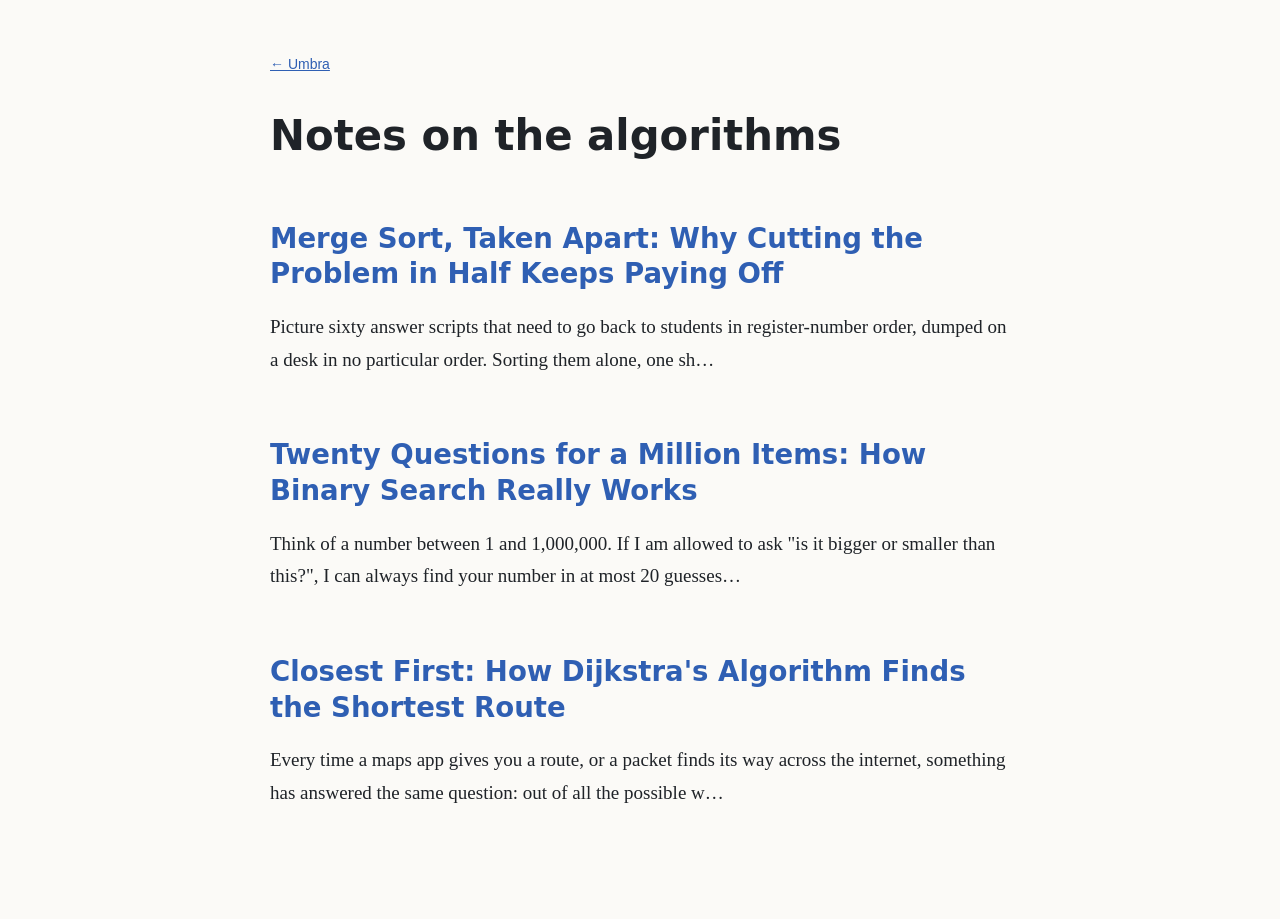
==== blog/index.html @ 770750da "Add blog posts on merge sort, binary search and Dijkstra" ====
<!DOCTYPE html>
<html lang="en"><head><meta charset="utf-8"><meta name="viewport" content="width=device-width,initial-scale=1">
<title>Umbra — Notes</title><link rel="icon" href="/favicon.svg"><style>body{margin:0;background:#fbfaf7;color:#1f2328;font:19px/1.72 Georgia,serif}article{max-width:740px;margin:0 auto;padding:56px 20px 90px}
h1{font:700 2.2em/1.15 "Segoe UI",system-ui,sans-serif;margin:0 0 .6em}h2{font:700 1.45em/1.3 "Segoe UI",system-ui,sans-serif;margin:2.2em 0 .6em}
h3{font:600 1.12em "Segoe UI",system-ui,sans-serif;margin:1.6em 0 .4em}figure{margin:1.8em 0;text-align:center}img{max-width:100%}
figcaption{color:#5d6670;font-size:.82em;margin-top:.5em}pre{background:#f2efe8;padding:14px 16px;border-radius:8px;overflow-x:auto;font-size:.78em;line-height:1.55}
code{font-family:Consolas,monospace;background:#f2efe8;padding:1px 5px;border-radius:4px;font-size:.88em}pre code{padding:0;background:none}a{color:#2f5fb3}
nav{font:14px "Segoe UI",sans-serif;margin-bottom:40px}nav a{margin-right:18px}h2 a{text-decoration:none}</style></head>
<body><article><nav><a href="/">← Umbra</a></nav><h1>Notes on the algorithms</h1><h2><a href="merge-sort/">Merge Sort, Taken Apart: Why Cutting the Problem in Half Keeps Paying Off</a></h2><p>Picture sixty answer scripts that need to go back to students in register-number order, dumped on a desk in no particular order. Sorting them alone, one sh…</p><h2><a href="binary-search/">Twenty Questions for a Million Items: How Binary Search Really Works</a></h2><p>Think of a number between 1 and 1,000,000. If I am allowed to ask "is it bigger or smaller than this?", I can always find your number in at most 20 guesses…</p><h2><a href="dijkstra/">Closest First: How Dijkstra's Algorithm Finds the Shortest Route</a></h2><p>Every time a maps app gives you a route, or a packet finds its way across the internet, something has answered the same question: out of all the possible w…</p></article></body></html>
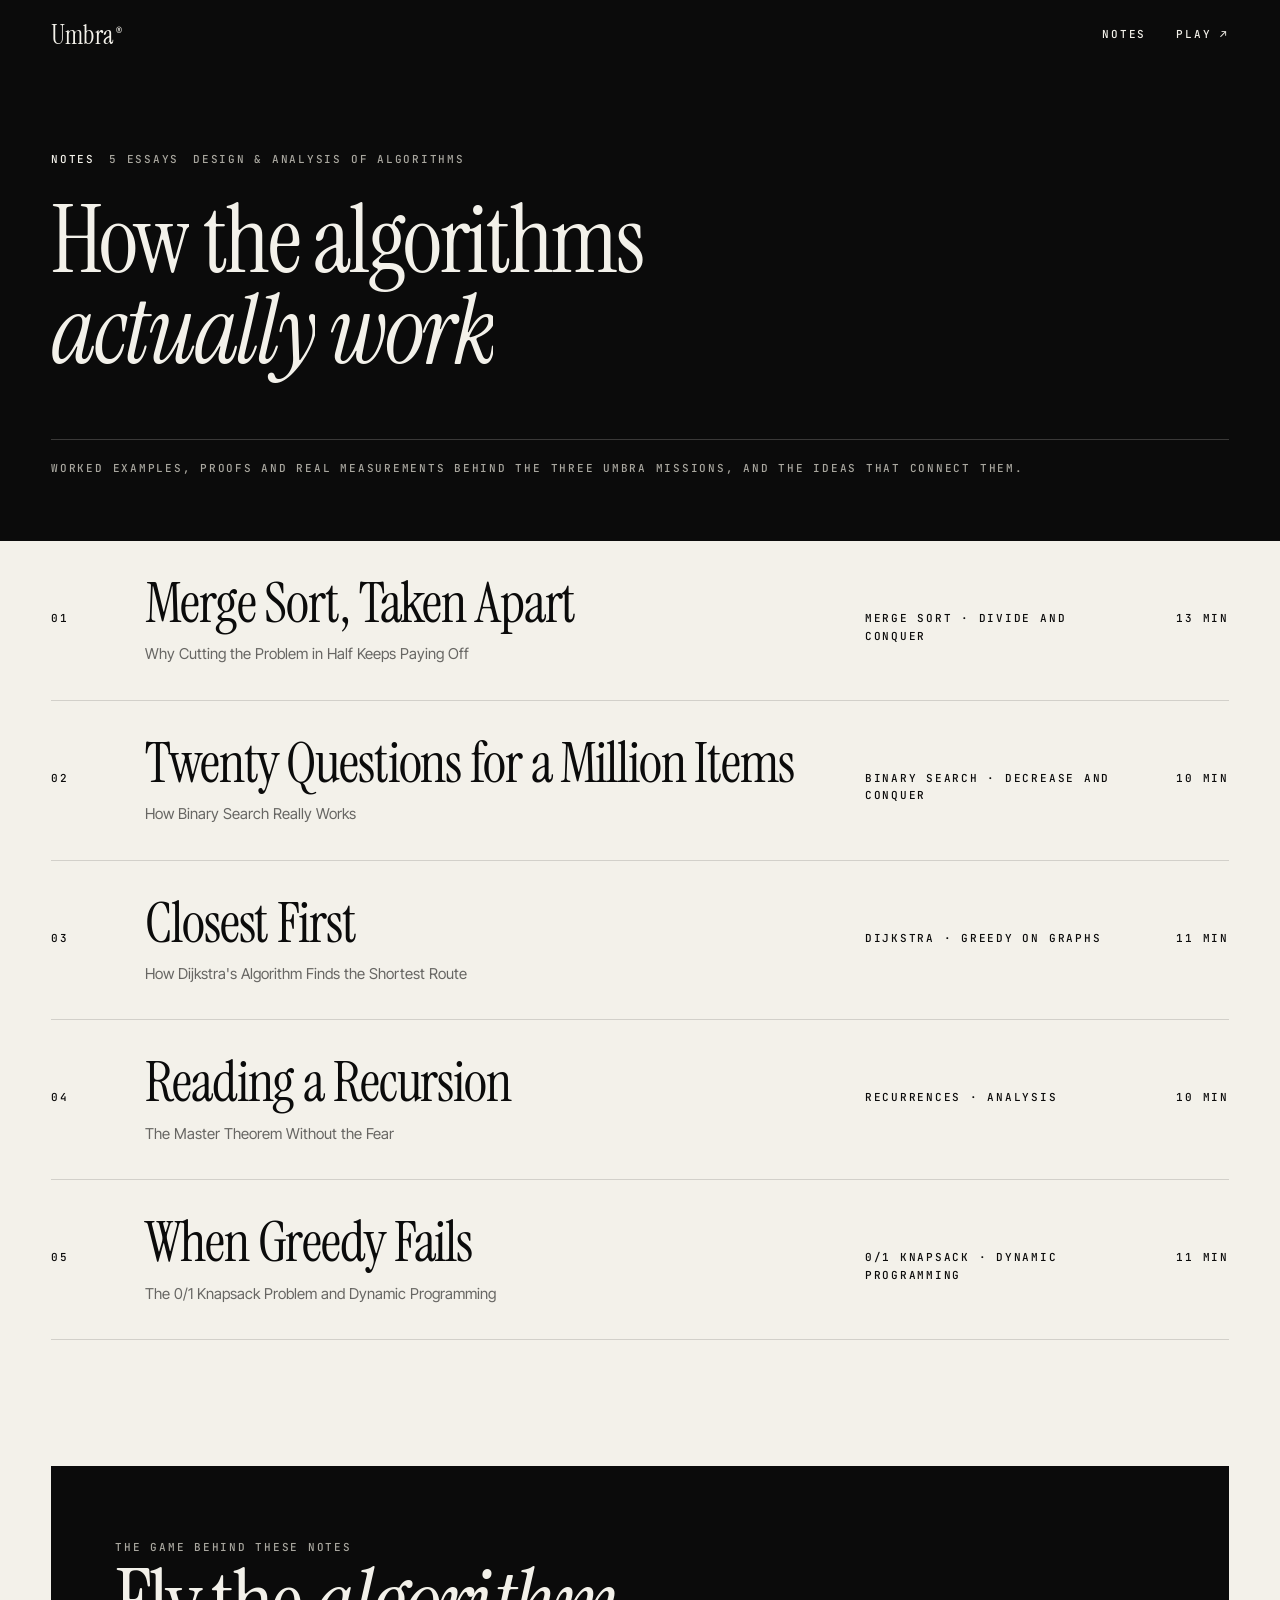
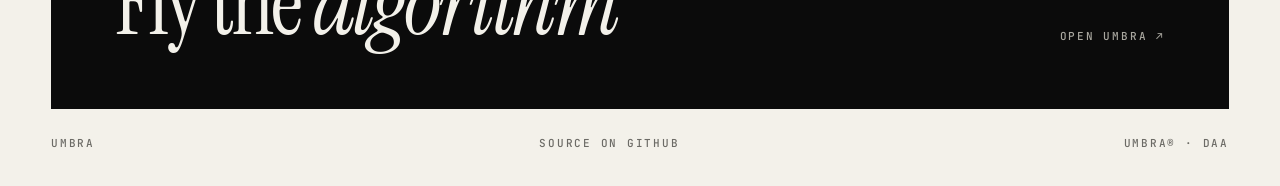
==== commit e3517763: "Redesign notes: editorial layout, contents rail, reading progress, real tables" ====
--- a/blog/index.html
+++ b/blog/index.html
@@ -1,9 +1,25 @@
 <!DOCTYPE html>
-<html lang="en"><head><meta charset="utf-8"><meta name="viewport" content="width=device-width,initial-scale=1">
-<title>Umbra — Notes</title><link rel="icon" href="/favicon.svg"><style>body{margin:0;background:#fbfaf7;color:#1f2328;font:19px/1.72 Georgia,serif}article{max-width:740px;margin:0 auto;padding:56px 20px 90px}
-h1{font:700 2.2em/1.15 "Segoe UI",system-ui,sans-serif;margin:0 0 .6em}h2{font:700 1.45em/1.3 "Segoe UI",system-ui,sans-serif;margin:2.2em 0 .6em}
-h3{font:600 1.12em "Segoe UI",system-ui,sans-serif;margin:1.6em 0 .4em}figure{margin:1.8em 0;text-align:center}img{max-width:100%}
-figcaption{color:#5d6670;font-size:.82em;margin-top:.5em}pre{background:#f2efe8;padding:14px 16px;border-radius:8px;overflow-x:auto;font-size:.78em;line-height:1.55}
-code{font-family:Consolas,monospace;background:#f2efe8;padding:1px 5px;border-radius:4px;font-size:.88em}pre code{padding:0;background:none}a{color:#2f5fb3}
-nav{font:14px "Segoe UI",sans-serif;margin-bottom:40px}nav a{margin-right:18px}h2 a{text-decoration:none}</style></head>
-<body><article><nav><a href="/">← Umbra</a></nav><h1>Notes on the algorithms</h1><h2><a href="merge-sort/">Merge Sort, Taken Apart: Why Cutting the Problem in Half Keeps Paying Off</a></h2><p>Picture sixty answer scripts that need to go back to students in register-number order, dumped on a desk in no particular order. Sorting them alone, one sh…</p><h2><a href="binary-search/">Twenty Questions for a Million Items: How Binary Search Really Works</a></h2><p>Think of a number between 1 and 1,000,000. If I am allowed to ask "is it bigger or smaller than this?", I can always find your number in at most 20 guesses…</p><h2><a href="dijkstra/">Closest First: How Dijkstra's Algorithm Finds the Shortest Route</a></h2><p>Every time a maps app gives you a route, or a packet finds its way across the internet, something has answered the same question: out of all the possible w…</p></article></body></html>
+<html lang="en">
+<head>
+<meta charset="utf-8">
+<meta name="viewport" content="width=device-width, initial-scale=1">
+<title>Notes — Umbra</title>
+<meta name="description" content="Five essays on merge sort, binary search, Dijkstra, recurrences and dynamic programming, with worked examples and real measurements.">
+<meta name="author" content="Neil Thomas Mathew">
+<meta name="theme-color" content="#0b0b0b">
+<link rel="icon" href="/favicon.svg" type="image/svg+xml">
+<link rel="preconnect" href="https://fonts.googleapis.com"><link rel="preconnect" href="https://fonts.gstatic.com" crossorigin>
+<link href="https://fonts.googleapis.com/css2?family=Instrument+Serif:ital@0;1&family=Inter+Tight:wght@400;500;600&family=JetBrains+Mono:wght@400;500&family=Newsreader:ital,opsz,wght@0,6..72,400;0,6..72,600;1,6..72,400&display=swap" rel="stylesheet">
+<link rel="stylesheet" href="notes.css">
+</head>
+<body>
+<header class="mast"><div class="top"><a class="logo" href="/">Umbra<sup>®</sup></a><nav class="lbl"><a href="">Notes</a><a href="/">Play ↗</a></nav></div>
+<div class="hero"><div class="kick lbl"><b>Notes</b><span>5 essays</span><span>Design &amp; Analysis of Algorithms</span></div>
+<h1><span class="w"><span style="--i:0">How</span></span> <span class="w"><span style="--i:1">the</span></span> <span class="w"><span style="--i:2">algorithms</span></span> <span class="w"><span style="--i:3"><em>actually</em></span></span> <span class="w"><span style="--i:4"><em>work</em></span></span></h1>
+<div class="meta lbl"><span>Worked examples, proofs and real measurements behind the three Umbra missions, and the ideas that connect them.</span></div></div></header>
+<div class="list"><a class="row rv" href="merge-sort/"><span class="lbl">01</span><div><h2>Merge Sort, Taken Apart</h2><p>Why Cutting the Problem in Half Keeps Paying Off</p></div><span class="lbl t">Merge sort · Divide and conquer</span><span class="lbl r">13 min</span></a><a class="row rv" href="binary-search/"><span class="lbl">02</span><div><h2>Twenty Questions for a Million Items</h2><p>How Binary Search Really Works</p></div><span class="lbl t">Binary search · Decrease and conquer</span><span class="lbl r">10 min</span></a><a class="row rv" href="dijkstra/"><span class="lbl">03</span><div><h2>Closest First</h2><p>How Dijkstra's Algorithm Finds the Shortest Route</p></div><span class="lbl t">Dijkstra · Greedy on graphs</span><span class="lbl r">11 min</span></a><a class="row rv" href="master-theorem/"><span class="lbl">04</span><div><h2>Reading a Recursion</h2><p>The Master Theorem Without the Fear</p></div><span class="lbl t">Recurrences · Analysis</span><span class="lbl r">10 min</span></a><a class="row rv" href="knapsack/"><span class="lbl">05</span><div><h2>When Greedy Fails</h2><p>The 0/1 Knapsack Problem and Dynamic Programming</p></div><span class="lbl t">0/1 Knapsack · Dynamic programming</span><span class="lbl r">11 min</span></a></div>
+<a class="cta" href="/"><div><span class="lbl">The game behind these notes</span><div class="big">Fly the <em>algorithm</em></div></div><span class="lbl">Open Umbra ↗</span></a>
+<footer class="lbl"><a href="/">Umbra</a><a href="https://github.com/n-3-0-l-d-3-v/umbra">Source on GitHub</a><span>Umbra® · DAA</span></footer>
+<script src="notes.js"></script>
+</body>
+</html>
--- a/blog/notes.css
+++ b/blog/notes.css
@@ -0,0 +1,88 @@
+:root { --paper: #f3f1ea; --ink: #0b0b0b; --dim: #6c6b66; --faint: #a9a79f; --line: rgba(11,11,11,.14); --card: #fbfaf6;
+        --serif: "Instrument Serif", "Times New Roman", serif; --text: "Newsreader", Georgia, serif; --sans: "Inter Tight", "Segoe UI", system-ui, sans-serif;
+        --mono: "JetBrains Mono", Consolas, monospace; --ease: cubic-bezier(.76, 0, .24, 1); --out: cubic-bezier(.16, 1, .3, 1); }
+* { box-sizing: border-box; }
+html { scroll-behavior: smooth; background: var(--ink); }
+body { margin: 0; background: var(--paper); color: var(--ink); font: 20px/1.7 var(--text); -webkit-font-smoothing: antialiased; }
+::selection { background: var(--ink); color: var(--paper); }
+a { color: inherit; }
+.lbl { font: 500 11px/1.6 var(--mono); letter-spacing: .16em; text-transform: uppercase; }
+#bar { position: fixed; inset: 0 0 auto 0; height: 3px; background: var(--paper); mix-blend-mode: difference; transform: scaleX(0); transform-origin: left; z-index: 50; will-change: transform; }
+
+/* dark masthead */
+.mast { background: var(--ink); color: var(--paper); padding: 0 4vw; }
+.top { display: flex; justify-content: space-between; align-items: center; padding: 22px 0; }
+.top a { text-decoration: none; }
+.logo { font: 400 26px/1 var(--serif); } .logo sup { font: 10px var(--mono); margin-left: 3px; }
+.top nav { display: flex; gap: 30px; }
+.top nav a { position: relative; } .top nav a::after { content: ""; position: absolute; left: 0; right: 0; bottom: -4px; height: 1px; background: currentColor; transform: scaleX(0); transform-origin: right; transition: transform .4s var(--ease); }
+.top nav a:hover::after { transform: scaleX(1); transform-origin: left; }
+.hero { max-width: 1180px; margin: 0 auto; padding: 9vh 0 7vh; }
+.hero .kick { color: var(--faint); display: flex; gap: 14px; flex-wrap: wrap; }
+.hero .kick b { color: var(--paper); font-weight: 500; }
+.hero h1 { font: 400 clamp(44px, 7.4vw, 108px)/.96 var(--serif); letter-spacing: -.025em; margin: 26px 0 0; max-width: 16ch; text-wrap: balance; }
+.hero h1 em { font-style: italic; }
+.hero h1 .w { display: inline-block; overflow: hidden; vertical-align: top; padding-bottom: .12em; margin-bottom: -.12em; }
+.hero h1 .w > span { display: inline-block; transform: translateY(105%); animation: up .9s var(--out) forwards; animation-delay: calc(var(--i) * 45ms); }
+@keyframes up { to { transform: none; } }
+.meta { display: flex; gap: 10px 34px; flex-wrap: wrap; margin-top: 7vh; padding-top: 20px; border-top: 1px solid rgba(243,241,234,.2); color: var(--faint); }
+.meta b { color: var(--paper); font-weight: 500; }
+
+/* article */
+.wrap { display: grid; grid-template-columns: 220px minmax(0, 720px); gap: 70px; justify-content: center; padding: 9vh 4vw 4vh; }
+.toc { position: sticky; top: 40px; align-self: start; font: 13px/1.4 var(--sans); }
+.toc .lbl { color: var(--dim); display: block; margin-bottom: 14px; }
+.toc a { display: block; padding: 6px 0 6px 14px; border-left: 1px solid var(--line); color: var(--dim); text-decoration: none; transition: color .25s, border-color .25s; }
+.toc a:hover { color: var(--ink); } .toc a.on { color: var(--ink); border-left-color: var(--ink); }
+@media (max-width: 1080px) { .wrap { grid-template-columns: minmax(0, 720px); } .toc { display: none; } }
+article > p:first-of-type { font-size: 1.28em; line-height: 1.5; margin-top: 0; }
+article > p:first-of-type::first-letter { font: 400 4.1em/.8 var(--serif); float: left; padding: .06em .1em 0 0; }
+article p { margin: 0 0 1.25em; }
+article h2 { font: 400 clamp(32px, 4vw, 46px)/1.08 var(--serif); letter-spacing: -.015em; margin: 2.4em 0 .7em; padding-top: 1.1em; border-top: 1px solid var(--line); scroll-margin-top: 20px; }
+article h2 span { display: block; font: 500 11px var(--mono); letter-spacing: .16em; color: var(--dim); margin-bottom: 14px; }
+article h3 { font: 600 19px/1.3 var(--sans); margin: 2em 0 .6em; }
+article strong { font-weight: 600; }
+article ul, article ol { padding-left: 1.15em; margin: 0 0 1.25em; } article li { margin-bottom: .5em; padding-left: .2em; } article li::marker { color: var(--dim); font-family: var(--mono); font-size: .8em; }
+article a { text-decoration-thickness: 1px; text-underline-offset: 3px; } article a:hover { background: var(--ink); color: var(--paper); text-decoration: none; }
+code { font: .78em var(--mono); background: rgba(11,11,11,.07); padding: 2px 6px; border-radius: 3px; }
+pre { background: var(--ink); color: #e9e7df; padding: 22px 24px; margin: 1.8em 0; overflow-x: auto; font: 13.5px/1.7 var(--mono); position: relative; }
+pre code { background: none; padding: 0; font: inherit; }
+figure { margin: 2.6em 0; }
+figure img { display: block; width: 100%; height: auto; }
+figure.chart img { background: #fff; border: 1px solid var(--line); padding: 14px; }
+figure.shot { margin-left: -90px; margin-right: -90px; } figure.shot img { box-shadow: 0 30px 60px -30px rgba(11,11,11,.55); }
+@media (max-width: 960px) { figure.shot { margin-left: 0; margin-right: 0; } }
+figcaption { font: 12.5px/1.55 var(--sans); color: var(--dim); margin-top: 14px; padding-left: 14px; border-left: 1px solid var(--ink); max-width: 620px; }
+.tw { overflow-x: auto; margin: 2em 0; border-block: 1px solid var(--ink); }
+table { border-collapse: collapse; width: 100%; font: 14.5px/1.45 var(--sans); }
+th { font: 500 10.5px var(--mono); letter-spacing: .12em; text-transform: uppercase; text-align: left; color: var(--dim); padding: 13px 14px 11px 0; border-bottom: 1px solid var(--line); white-space: nowrap; }
+td { padding: 11px 14px 11px 0; border-bottom: 1px solid var(--line); vertical-align: top; font-variant-numeric: tabular-nums; } tr:last-child td { border-bottom: 0; }
+td strong { font-weight: 600; }
+.refs { font: 14.5px/1.6 var(--sans); color: var(--dim); } .refs li { margin-bottom: .7em; }
+.rv { opacity: 0; transform: translateY(26px); transition: opacity .9s var(--out), transform .9s var(--out); } .rv.in { opacity: 1; transform: none; }
+
+/* end matter */
+.cta { background: var(--ink); color: var(--paper); margin: 8vh 4vw 0; padding: 7vh 5vw; display: flex; justify-content: space-between; align-items: flex-end; gap: 30px; flex-wrap: wrap; text-decoration: none; position: relative; overflow: hidden; }
+.cta::before { content: ""; position: absolute; inset: 0; background: var(--paper); transform: scaleY(0); transform-origin: bottom; transition: transform .6s var(--ease); }
+.cta:hover::before { transform: scaleY(1); } .cta:hover { color: var(--ink); } .cta > * { position: relative; transition: color .4s; }
+.cta .big { font: 400 clamp(40px, 7vw, 104px)/.92 var(--serif); letter-spacing: -.03em; } .cta .big em { font-style: italic; }
+.cta .lbl { color: var(--faint); } .cta:hover .lbl { color: var(--dim); }
+.pn { display: grid; grid-template-columns: 1fr 1fr; margin: 0 4vw; border-bottom: 1px solid var(--line); }
+.pn a { padding: 5vh 0; text-decoration: none; display: block; transition: padding .5s var(--out); } .pn a + a { text-align: right; border-left: 1px solid var(--line); }
+.pn a:first-child:hover { padding-left: 18px; } .pn a + a:hover { padding-right: 18px; }
+.pn .lbl { color: var(--dim); display: block; margin-bottom: 8px; } .pn b { font: 400 clamp(22px, 2.6vw, 34px)/1.1 var(--serif); }
+@media (max-width: 700px) { .pn { grid-template-columns: 1fr; } .pn a + a { text-align: left; border-left: 0; border-top: 1px solid var(--line); } }
+footer { display: flex; justify-content: space-between; gap: 20px; flex-wrap: wrap; padding: 26px 4vw 34px; color: var(--dim); }
+footer a { text-decoration: none; } footer a:hover { color: var(--ink); }
+
+/* index of notes */
+.list { padding: 0 4vw 6vh; }
+.row { position: relative; display: grid; grid-template-columns: 70px minmax(0, 1fr) 250px 90px; gap: 24px; align-items: baseline; padding: 34px 0; border-bottom: 1px solid var(--line); text-decoration: none; transition: color .4s var(--ease); }
+.row::before { content: ""; position: absolute; inset: 0 -4vw; background: var(--ink); transform: scaleY(0); transform-origin: bottom; transition: transform .6s var(--ease); }
+.row:hover { color: var(--paper); } .row:hover::before { transform: scaleY(1); transform-origin: top; }
+.row > * { position: relative; transition: transform .7s var(--out); }
+.row h2 { margin: 0; font: 400 clamp(30px, 4.4vw, 62px)/1 var(--serif); letter-spacing: -.02em; text-wrap: balance; } .row:hover h2 { transform: translate3d(1.4vw, 0, 0); }
+.row p { margin: 12px 0 0; font: 15px/1.5 var(--sans); opacity: .6; max-width: 60ch; } .row:hover p { transform: translate3d(1.4vw, 0, 0); }
+.row .r { text-align: right; }
+@media (max-width: 900px) { .row { grid-template-columns: 36px 1fr; } .row .t, .row .r { grid-column: 2; text-align: left; } }
+@media (prefers-reduced-motion: reduce) { .hero h1 .w > span { animation: none; transform: none; } .rv { opacity: 1; transform: none; } }
